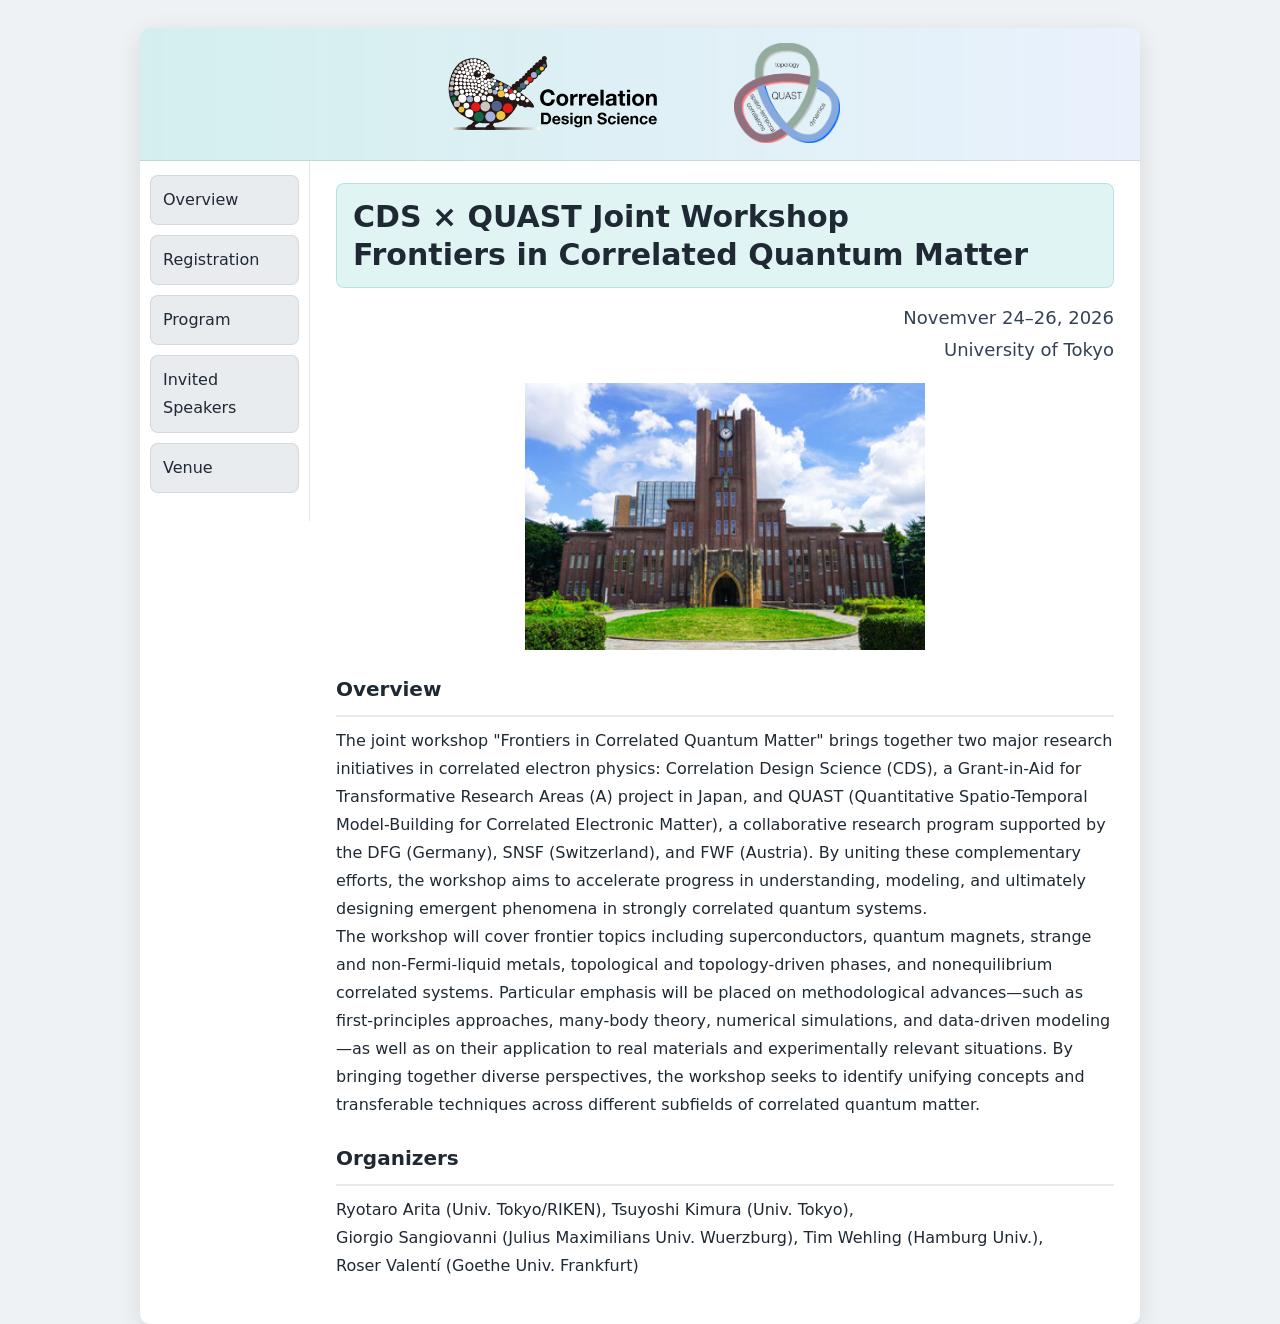
==== index.html @ 0fd3b6d4 "website ver.1" ====
<!DOCTYPE html PUBLIC "-//W3C//DTD XHTML 1.0 Transitional//EN"
	  "http://www.w3.org/TR/xhtml1/DTD/xhtml1-transitional.dtd">
<html xmlns="http://www.w3.org/1999/xhtml">
<head>
<meta http-equiv="Content-Type" content="text/html; charset=utf-8" />
<title>Frontiers in Correlated Quantum Matter</title>
<link href="sty2.css" rel="stylesheet" type="text/css" />
<!-- script type="text/javascript" src="http://code.jquery.com/jquery-1.11.3.min.js" -->
<script type="text/javascript" src="jquery-1.11.3.min.js">
</script>
<script type="text/javascript">
function slideSwitch() {
   var $active = $('#slideshow div.active');

   if ( $active.length == 0 ) $active = $('#slideshow div:last');

   var $next =  $active.next().length ? $active.next()
      : $('#slideshow div:first');

   $active.addClass('last-active');

   $next.css({opacity: 0.0})
      .addClass('active')
      .animate({opacity: 1.0}, 1000, function() {
           $active.removeClass('active last-active');
      });
}

$(function() {
   setInterval( "slideSwitch()", 10000 );
});
</script>
</head>

<body>

<div class="container">

<div class="header">

  <img src="cds-logo.svg" class="site-logo logo-left" alt="CDS">
  <img src="QUAST_logo.png" class="site-logo logo-right" alt="QUAST">

  <div id="slideshow">
  </div>

</div><!-- end .header -->

<div class="sidebar1">
      <ul class="nav">
      <li><a href="index.html">Overview</a></li>
      <li><a href="Registration.html">Registration</a></li>
      <li><a href="Program.html">Program</a></li>
      <li><a href="Invited.html">Invited Speakers</a></li>
      <li><a href="Venue.html">Venue</a></li>
    </ul>
    <p>　</p>
    <p>　</p>	
    <p>　</p>
    <p>　</p>
    <p>　</p>
    <p>　</p>
    <p>　</p>
    <p>　</p>
    <p>　</p>
    <p>　</p>
    <p>　</p>
    <p>　</p>
    <p>　</p>
    <p>　</p>
</div>
<!-- end .sidebar1 -->
<!-- ####################################### -->
<!-- ##### CONTENTS ######################## -->
<!-- ####################################### -->
<div class="content">
    <h2>CDS × QUAST Joint Workshop<br>Frontiers in Correlated Quantum Matter</h2>
      <p class="event-date">
	Novemver 24&ndash;26, 2026 <br> University of Tokyo
      </p>

	<div style="text-align:center;">
	  <img src="Yasuda.jpg" alt="Clock Tower" width="400">
        </div>
	    
      <h3>Overview</h3>
    <div class="maintxt">
  <p>
    The joint workshop "Frontiers in Correlated Quantum Matter" brings together two major research initiatives in correlated electron physics: Correlation Design Science (CDS), a Grant-in-Aid for Transformative Research Areas (A) project in Japan, and QUAST (Quantitative Spatio-Temporal Model-Building for Correlated Electronic Matter), a collaborative research program supported by the DFG (Germany), SNSF (Switzerland), and FWF (Austria). By uniting these complementary efforts, the workshop aims to accelerate progress in understanding, modeling, and ultimately designing emergent phenomena in strongly correlated quantum systems.<br>

    The workshop will cover frontier topics including superconductors, quantum magnets, strange and non-Fermi-liquid metals, topological and topology-driven phases, and nonequilibrium correlated systems. Particular emphasis will be placed on methodological advances—such as first-principles approaches, many-body theory, numerical simulations, and data-driven modeling—as well as on their application to real materials and experimentally relevant situations. By bringing together diverse perspectives, the workshop seeks to identify unifying concepts and transferable techniques across different subfields of correlated quantum matter.
  </br>
  </p>  
    </div>
    

     <h3>Organizers</h3>
	<p>
	  Ryotaro Arita (Univ. Tokyo/RIKEN), Tsuyoshi Kimura (Univ. Tokyo), <br>
	    Giorgio Sangiovanni (Julius Maximilians Univ. Wuerzburg), Tim Wehling (Hamburg Univ.), <br>
	      Roser Valent&iacute; (Goethe Univ. Frankfurt)
        </p>

<!-- end .content -->
</div>
<!-- ########## footer ############################# -->
  <?php include 'footer.html'; ?>
  <!-- ########## footer ############################# -->
<!-- end .container --></div>
<!-- ####################################### -->
<!-- ####################################### -->

</body>
</html>
---- sty2.css ----
@charset "utf-8";

/* =========================================================
   Modernized theme for the existing XHTML layout
   - Keep HTML unchanged
   - Lighter background, card container, softer sidebar
   - Better typography & spacing
   ========================================================= */

/* ----- Base / Variables ----- */
:root{
  --bg: #eef2f5;
  --card: #ffffff;
  --text: #1f2933;
  --muted: #52606d;

  --accent: #0ea5a4;         /* teal accent (safe + modern) */
  --accent-2: #2c7be5;       /* optional blue */
  --border: rgba(31,41,51,0.12);

  --sidebar: #f1f3f5;
  --nav-bg: #e9ecef;
  --nav-hover: #17184b;

  --radius: 10px;
  --shadow: 0 6px 24px rgba(0,0,0,0.10);
}

/* ----- Page ----- */
html, body{
  height: 100%;
}

body{
  font: 16px/1.75 "Hiragino Kaku Gothic Pro", "Yu Gothic", Meiryo, Osaka, Roboto, system-ui, -apple-system, "Segoe UI", sans-serif;
  background: var(--bg);
  margin: 0;
  padding: 0;
  color: var(--text);
}

/* Remove default list spacing quirks */
ul, ol, dl{
  padding: 0;
  margin: 0;
}

a img{
  border: none;
}

/* Links */
a:link{
  color: var(--accent-2);
  text-decoration: none;
}
a:visited{
  color: #476fbe;
  text-decoration: none;
}
a:hover, a:active, a:focus{
  text-decoration: underline;
  outline: none;
}

/* Headings / paragraphs spacing (existing HTML uses h2 + h3 heavily) */
h1, h2, h4, h5, h6, p{
  margin-top: 0;
  padding-right: 0;
  padding-left: 0;
}
h3{
  margin-top: 26px;
  margin-bottom: 10px;
  padding-right: 0;
  padding-left: 0;
}

/* ----- Container as a centered “card” ----- */
.container{
  width: 1000px;          /* keeps your current layout */
  max-width: calc(100% - 32px);
  background: var(--card);
  margin: 28px auto;
  overflow: hidden;
  border-radius: var(--radius);
  box-shadow: var(--shadow);
}

/* ----- Header ----- */
/* ===== Header base ===== */
.header{
  position: relative;
  min-height: unset; /* ロゴが確実に収まる高さ */
  padding: 14px 20px 18px 20px;
  background: linear-gradient(90deg,
    rgba(14,165,164,0.18),
    rgba(44,123,229,0.10)
  );
  border-bottom: 1px solid rgba(31,41,51,0.12);
}

/* ===== Common logo style ===== */
.site-logo{
  position: absolute;
  top: 15px;
  height: 90px;      /* 基本サイズ */
  width: auto;
  z-index: 50;       /* slideshow より前面 */
}

/* 左上（JPEG） */
.logo-left{
    top: 25px;
    height: 80px;
    left: 300px;
}

/* 右上（PNG） */
.logo-right{
    top: 15px;
    height: 100px;
    right: 300px;
}

.event-date{
  text-align: right;
  font-size: 18px;
  color: #334155;
  margin-top: 12px;
}

/* ===== Slideshow stays below logos ===== */
#slideshow{
  position: relative;
  z-index: 1;
  margin-top: 10px;
}

/* ===== Responsive (optional) ===== */
@media (max-width: 768px){
  .site-logo{
    height: 52px;
    top: 10px;
  }
}

/* ----- Layout columns ----- */
.sidebar1{
  float: left;
  width: 170px;
  background: transparent;
  overflow: hidden;
  height: auto;                /* IMPORTANT: remove fixed height */
  padding: 14px 10px 18px 10px;
  border-right: 1px solid var(--border);
}

.content{
  float: left;
  width: calc(100% - 170px);
  padding: 22px 26px 28px 26px;
  background: var(--card);
  box-sizing: border-box;
}

/* Old helper class in your HTML */
.maintxt{
  margin-top: 0;
  padding-right: 0;
  padding-left: 0;
  color: var(--text);
}
.maintxt p{
  color: var(--text);
}

/* Content lists */
.content ul, .content ol{
  padding: 0 0 0 22px;
  margin: 8px 0 18px 0;
}
.content li{
  margin: 6px 0;
}

/* ----- Title area styling ----- */
.content h2{
  font-size: 30px;
  line-height: 1.25;
  margin: 0 0 14px 0;
  padding: 14px 16px;
  border-radius: 8px;
  background: rgba(14,165,164,0.12);
  border: 1px solid rgba(14,165,164,0.20);
}

.content h3{
  font-size: 20px;
  margin-top: 22px;
  padding: 0 0 8px 0;
  border-bottom: 2px solid rgba(31,41,51,0.10);
}

/* Red notice line in your HTML uses <font color="red">... */
.content font[color="red"]{
  color: #b91c1c !important;
  font-weight: 700;
}

/* ----- Navigation ----- */
ul.nav{
  list-style: none;
  margin: 0;
  padding: 0;
}

ul.nav li{
  border: none;
  margin: 0 0 10px 0;
}

/* Button-like nav links */
ul.nav a, ul.nav a:visited{
  display: block;
  width: auto;
  text-decoration: none;
  background: var(--nav-bg);
  color: var(--text);
  padding: 10px 12px;
  border-radius: 8px;
  border: 1px solid rgba(31,41,51,0.10);
  transition: transform 0.12s ease, background 0.15s ease, color 0.15s ease, box-shadow 0.15s ease;
}

ul.nav a:hover, ul.nav a:active, ul.nav a:focus{
  background: var(--nav-hover);
  color: #fff;
  text-decoration: none;
  box-shadow: 0 6px 16px rgba(23,24,75,0.18);
  transform: translateY(-1px);
}

/* ----- Footer ----- */
.footer{
  padding: 14px 26px;
  background: #f3f5f7;
  position: relative;
  clear: both;
  border-top: 1px solid var(--border);
  color: var(--muted);
  font-size: 14px;
}

/* Float helpers (keep) */
.fltrt{ float: right; margin-left: 8px; }
.fltlft{ float: left; margin-right: 8px; }
.clearfloat{ clear: both; height: 0; font-size: 1px; line-height: 0; }

/* ----- Slideshow (keep your JS behavior) ----- */
/* Your HTML shows slideshow images are 1000px wide; make it responsive */
#slideshow{
  position: relative;
  width: 100%;
  height: 100px;
  margin: 0;
}

#slideshow div{
  position: absolute;
  top: 0;
  left: 0;
  z-index: 8;
  opacity: 0.0;
  margin: 0;
  background-color: transparent;
  height: 100px;
}

#slideshow div.active{
  z-index: 10;
  opacity: 1.0;
}

#slideshow div.last-active{
  z-index: 9;
}

#slideshow div img{
  width: 100%;
  height: 300px;
  display: block;
  border: 0;
  margin: 0;
  object-fit: cover;
  border-top-left-radius: var(--radius);
  border-top-right-radius: var(--radius);
}

/* ----- Responsive tweak ----- */
@media (max-width: 820px){
  .container{
    width: auto;
    margin: 14px auto;
    border-radius: 12px;
  }
  .sidebar1{
    float: none;
    width: auto;
    border-right: none;
    border-bottom: 1px solid var(--border);
  }
  .content{
    float: none;
    width: auto;
    padding: 18px 18px 22px 18px;
  }
  #slideshow, #slideshow div, #slideshow div img{
    height: 220px;
  }
}

/* ----- Print (optional but helpful for programs) ----- */
@media print{
  body{ background: #fff; }
  .container{ box-shadow: none; margin: 0; border-radius: 0; }
  .sidebar1{ display: none; }
  .content{ width: 100%; float: none; }
  #slideshow{ display: none; }
}
/* ---- FIX: float drop & huge blank space in sidebar ---- */
*, *::before, *::after { box-sizing: border-box; }

/* sidebar width includes padding now */
.sidebar1{
  width: 170px;           /* このままでOK */
  padding: 14px 10px 18px 10px;
}

/* content really becomes "100% - sidebar" */
.content{
  width: calc(100% - 170px);
}

/* remove the artificial vertical spacer <p>　</p> in sidebar */
.sidebar1 p{
  margin: 0;
  padding: 0;
  line-height: 0;
  height: 0;
}
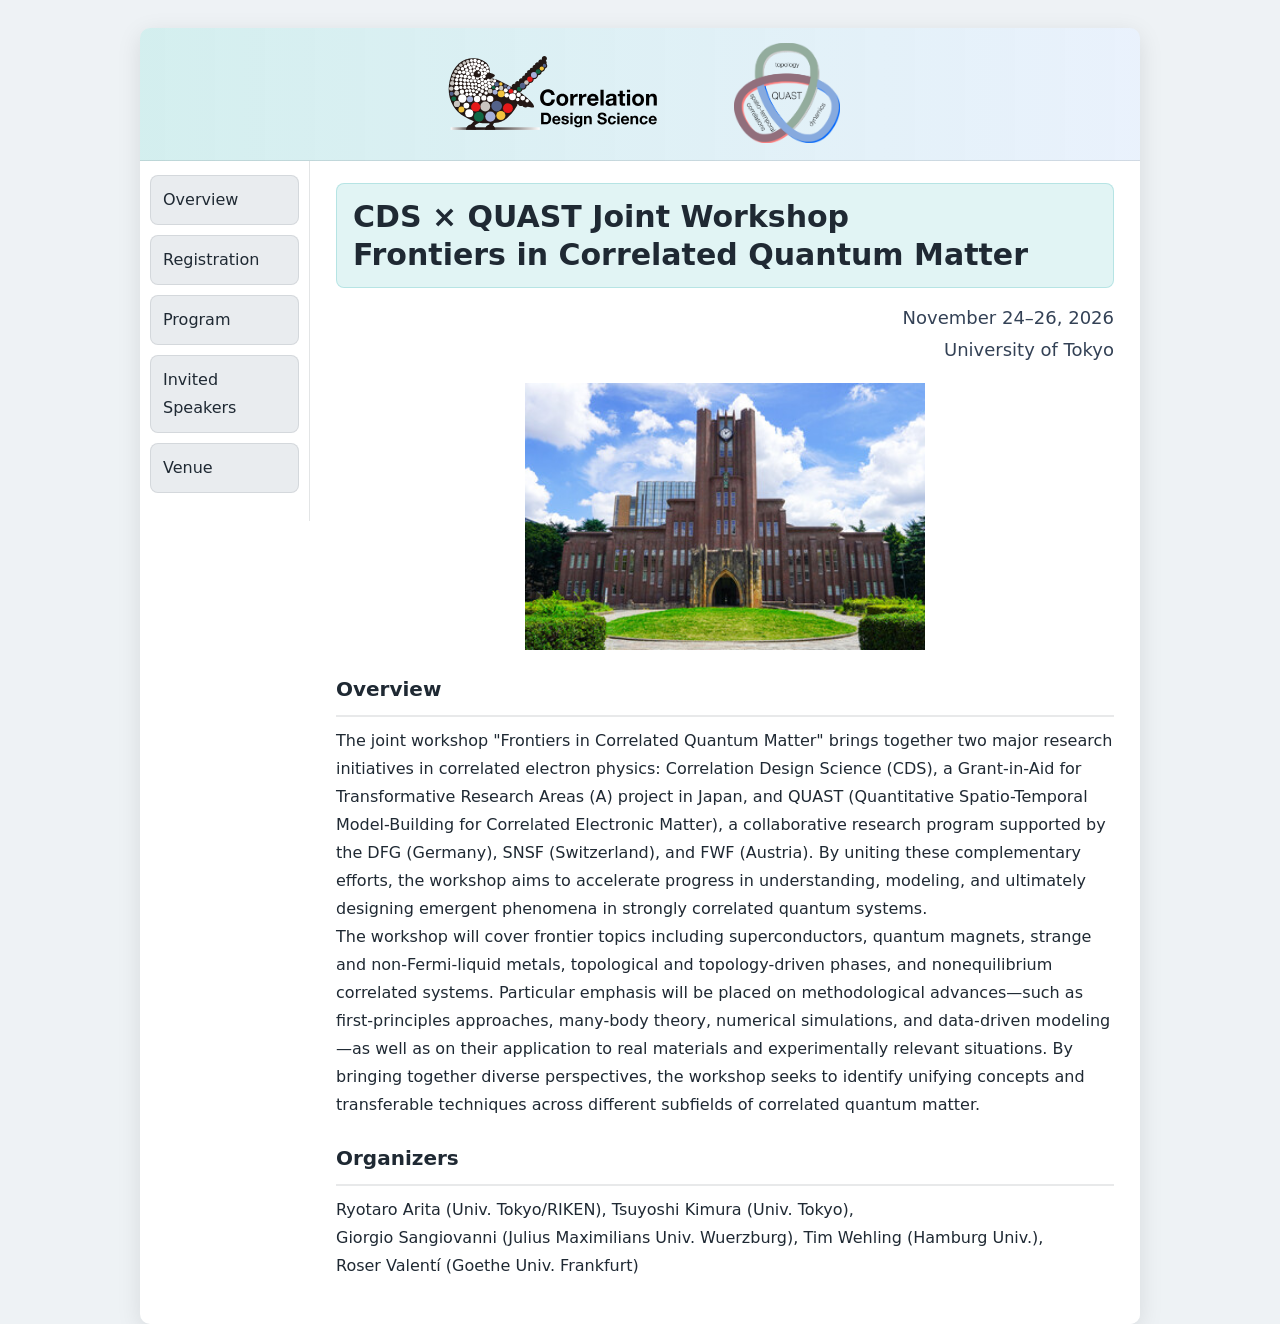
==== commit 6617dabb: "Add files via upload" ====
--- a/index.html
+++ b/index.html
@@ -76,7 +76,7 @@
 <div class="content">
     <h2>CDS × QUAST Joint Workshop<br>Frontiers in Correlated Quantum Matter</h2>
       <p class="event-date">
-	Novemver 24&ndash;26, 2026 <br> University of Tokyo
+	November 24&ndash;26, 2026 <br> University of Tokyo
       </p>
 
 	<div style="text-align:center;">
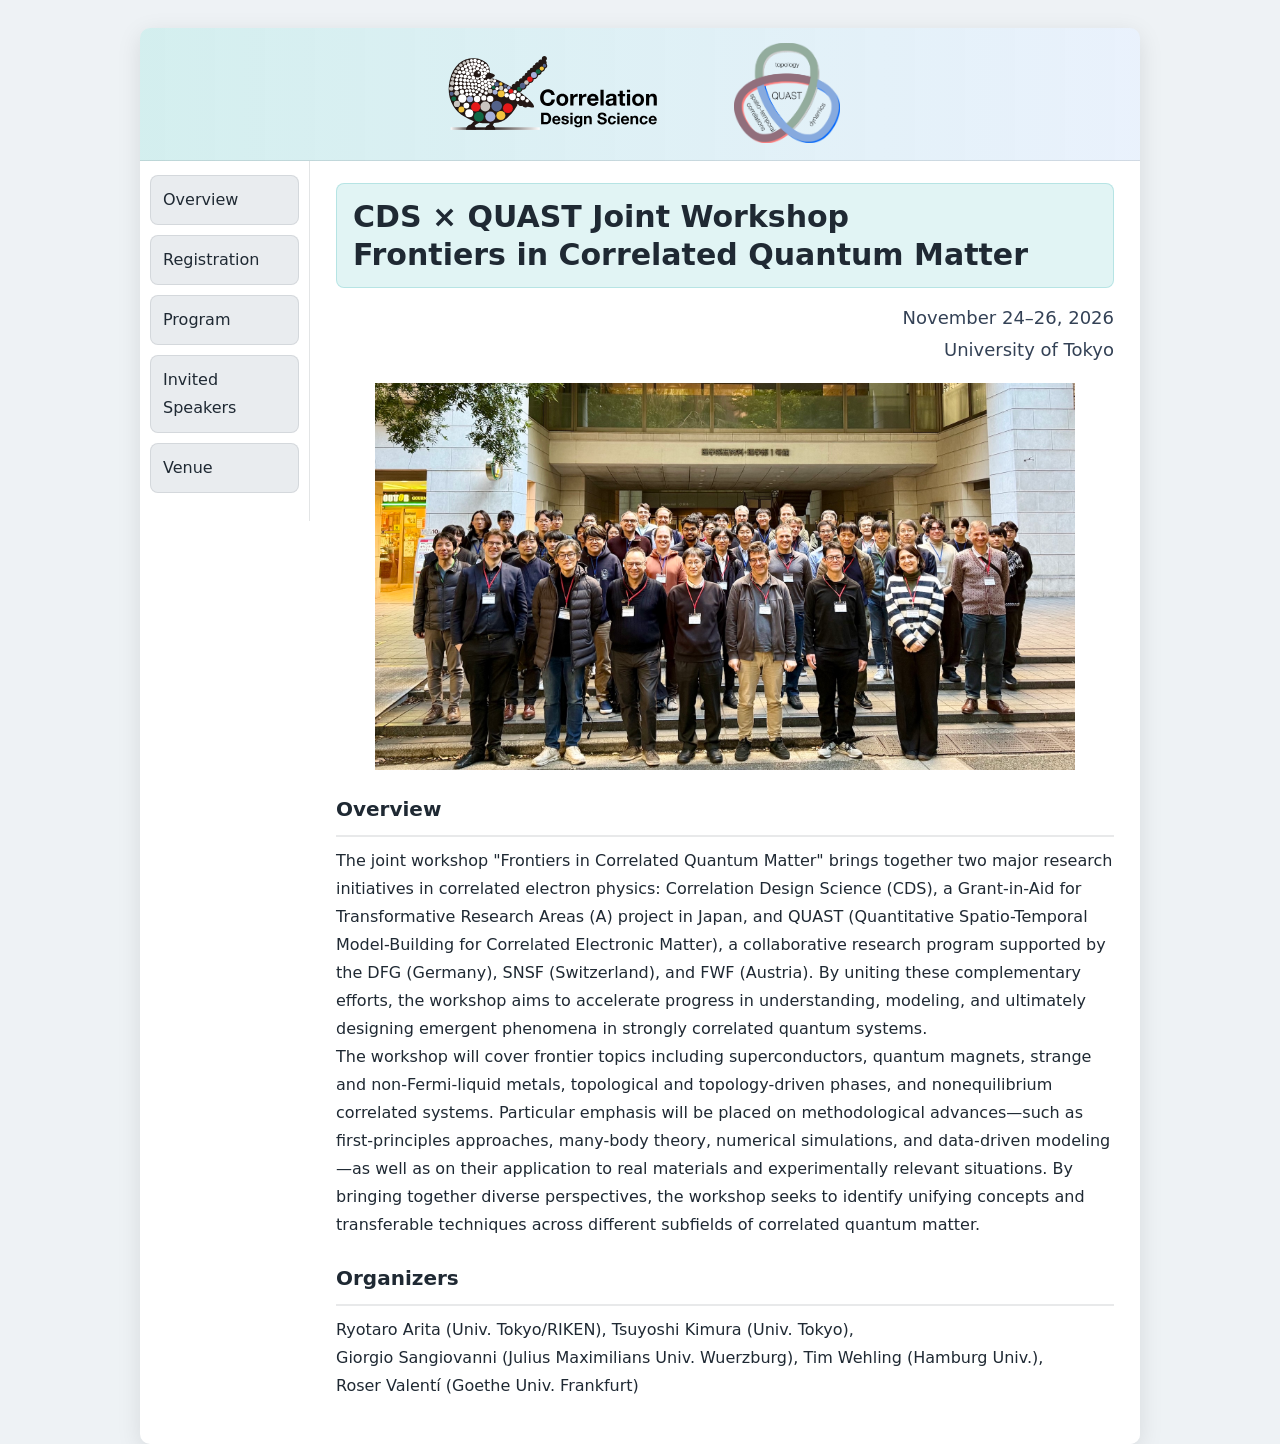
==== commit 2214d70d: "Add files via upload" ====
--- a/index.html
+++ b/index.html
@@ -80,7 +80,7 @@
       </p>
 
 	<div style="text-align:center;">
-	  <img src="Yasuda.jpg" alt="Clock Tower" width="400">
+	  <img src="Group.jpg" alt="Clock Tower" width="700">
         </div>
 	    
       <h3>Overview</h3>
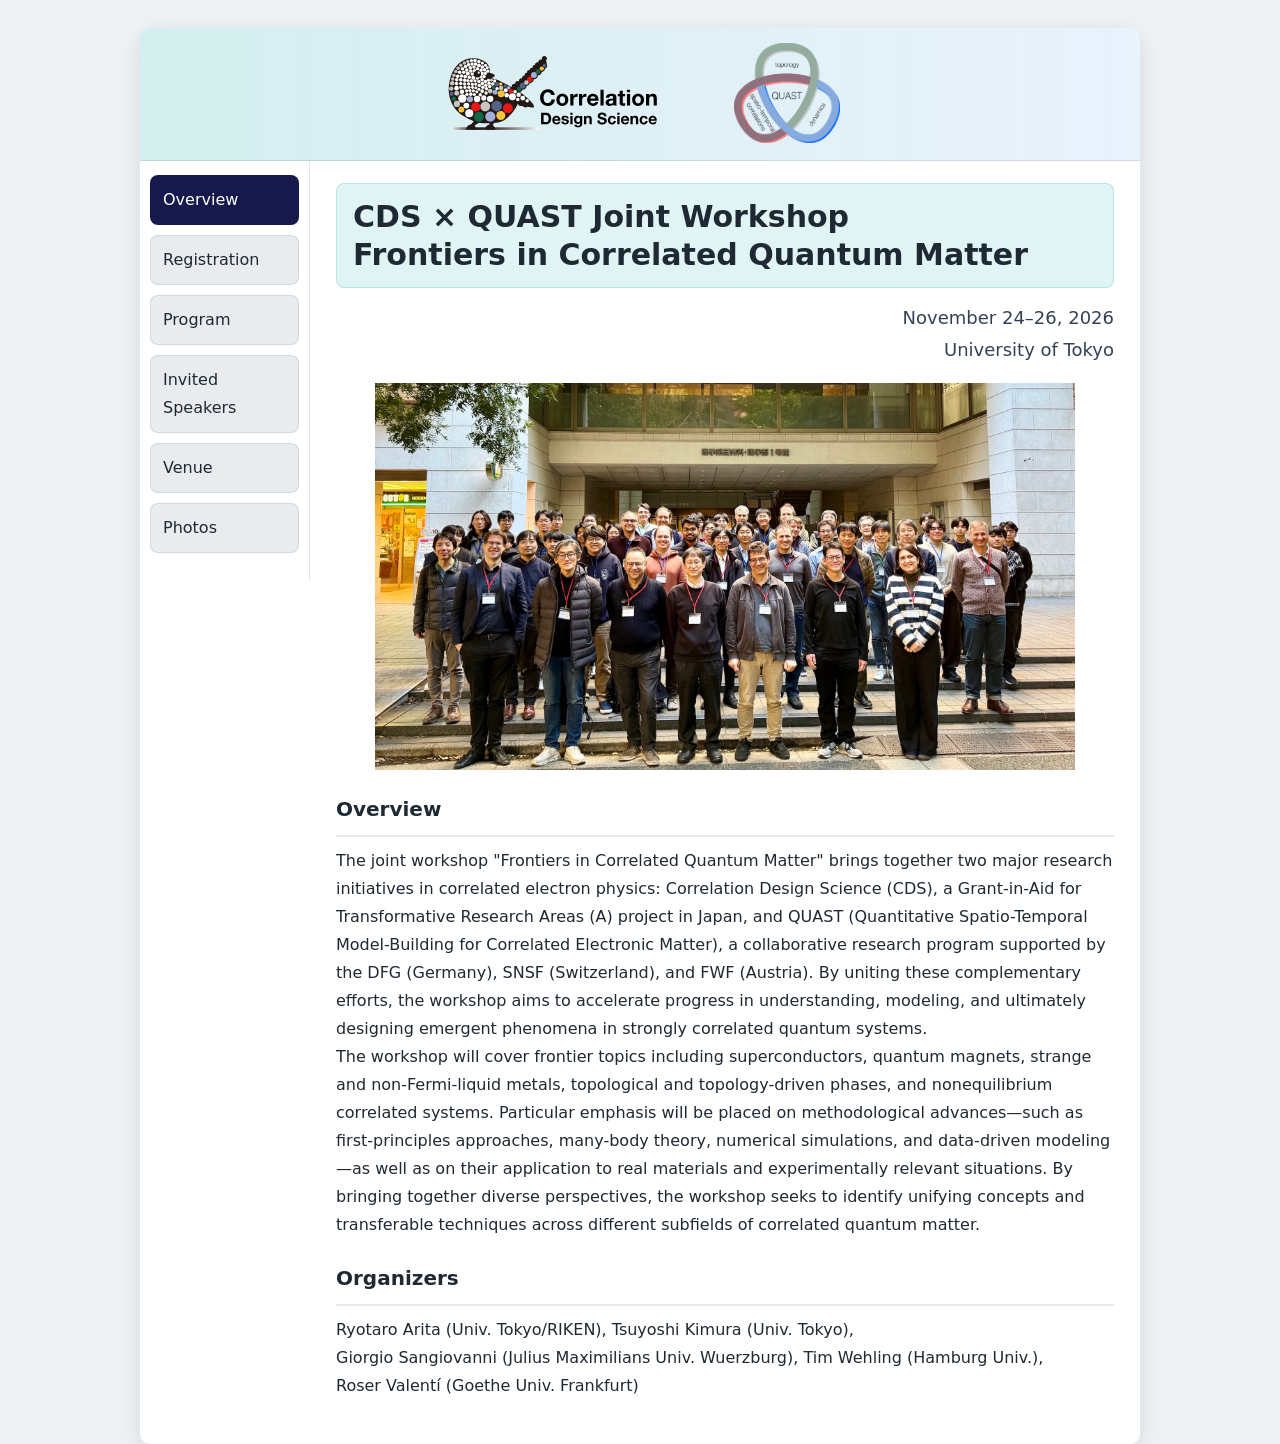
==== commit 671ac122: "Add files via upload" ====
--- a/index.html
+++ b/index.html
@@ -48,11 +48,12 @@
 
 <div class="sidebar1">
       <ul class="nav">
-      <li><a href="index.html">Overview</a></li>
+      <li><a href="index.html" class="active">Overview</a></li>
       <li><a href="Registration.html">Registration</a></li>
       <li><a href="Program.html">Program</a></li>
       <li><a href="Invited.html">Invited Speakers</a></li>
       <li><a href="Venue.html">Venue</a></li>
+      <li><a href="Photos.html">Photos</a></li>
     </ul>
     <p>　</p>
     <p>　</p>	
--- a/sty2.css
+++ b/sty2.css
@@ -241,6 +241,53 @@
   transform: translateY(-1px);
 }
 
+ul.nav a.active, ul.nav a.active:visited{
+  background: var(--nav-hover);
+  color: #fff;
+}
+
+/* ----- Photo gallery ----- */
+.photo-intro{
+  color: var(--muted);
+  margin-bottom: 20px;
+}
+
+.photo-gallery{
+  display: grid;
+  grid-template-columns: repeat(2, minmax(0, 1fr));
+  gap: 18px;
+}
+
+.photo-card{
+  margin: 0;
+  overflow: hidden;
+  background: #f8fafc;
+  border: 1px solid var(--border);
+  border-radius: 10px;
+  box-shadow: 0 4px 14px rgba(31,41,51,0.08);
+}
+
+.photo-card.featured{
+  grid-column: 1 / -1;
+}
+
+.photo-card a{
+  display: block;
+  background: #e5e7eb;
+}
+
+.photo-card img{
+  display: block;
+  width: 100%;
+  height: auto;
+}
+
+.photo-card figcaption{
+  padding: 10px 13px 12px;
+  color: var(--muted);
+  font-size: 15px;
+}
+
 /* ----- Footer ----- */
 .footer{
   padding: 14px 26px;
@@ -320,6 +367,15 @@
   }
 }
 
+@media (max-width: 620px){
+  .photo-gallery{
+    grid-template-columns: 1fr;
+  }
+  .photo-card.featured{
+    grid-column: auto;
+  }
+}
+
 /* ----- Print (optional but helpful for programs) ----- */
 @media print{
   body{ background: #fff; }
